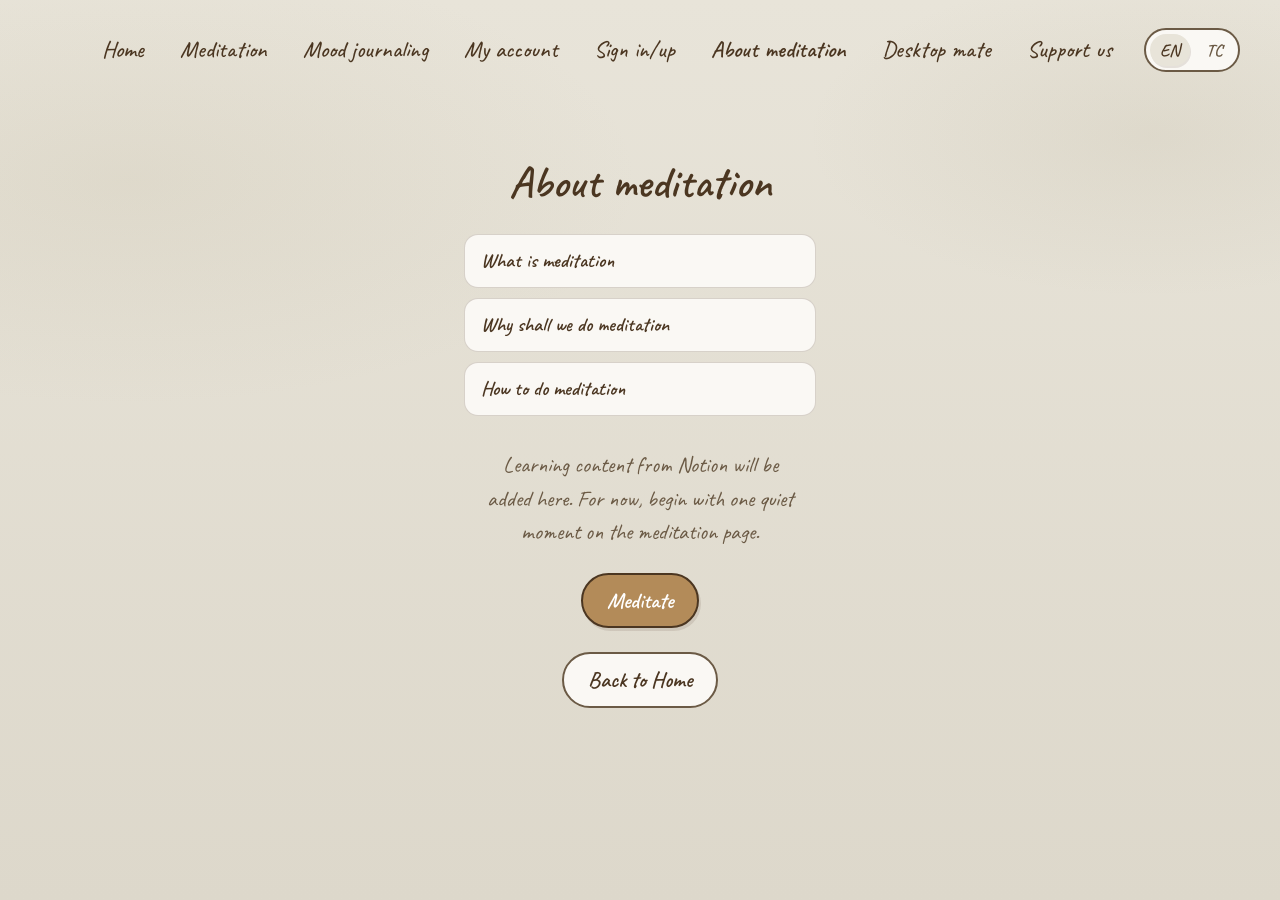
==== about-meditation.html @ 1f3c3e71 "Align nav to product sitemap with placeholder pages. Remove deferred wind chime and study routes; ad" ====
<!doctype html>
<html lang="en">
  <head>
    <meta charset="UTF-8" />
    <meta name="viewport" content="width=device-width, initial-scale=1.0" />
    <title>About meditation | Seed Garden</title>
    <link rel="preconnect" href="https://fonts.googleapis.com" />
    <link rel="preconnect" href="https://fonts.gstatic.com" crossorigin />
    <link
      href="https://fonts.googleapis.com/css2?family=Caveat:wght@400;500;600&display=swap"
      rel="stylesheet"
    />
    <link rel="stylesheet" href="./styles.css" />
    <link rel="stylesheet" href="./flow.css" />
  </head>
  <body class="flow-page">
    <a class="skip-link" href="#main-content">Skip to content</a>

    <header class="site-header">
      <nav class="site-nav" aria-label="Primary">
        <a href="./index.html" data-i18n="home">Home</a>
        <a href="./meditate.html" data-i18n="meditation">Meditation</a>
        <a href="./journal.html" data-i18n="journal">Mood journaling</a>
        <a href="./account.html" data-i18n="account">My account</a>
        <a href="./sign-in.html" data-i18n="signIn">Sign in/up</a>
        <a href="./about-meditation.html" aria-current="page" data-i18n="aboutMeditation">About meditation</a>
        <a href="./desktop-mate.html" data-i18n="desktopMate">Desktop mate</a>
        <a href="./support.html" data-i18n="support">Support us</a>
        <div class="lang-toggle" role="group" aria-label="Language">
          <button type="button" class="lang-btn is-active" data-lang="en" aria-pressed="true">EN</button>
          <button type="button" class="lang-btn" data-lang="tc" aria-pressed="false">TC</button>
        </div>
      </nav>
    </header>

    <main id="main-content" class="flow-canvas flow-canvas-wide">
      <h1 class="flow-title" data-i18n="aboutMeditation">About meditation</h1>
      <ul class="about-list">
        <li data-i18n="aboutWhat">What is meditation</li>
        <li data-i18n="aboutWhy">Why shall we do meditation</li>
        <li data-i18n="aboutHow">How to do meditation</li>
      </ul>
      <p class="flow-body" data-i18n="aboutMeditationHint">
        Learning content from Notion will be added here. For now, begin with one quiet moment on the meditation page.
      </p>
      <a class="flow-primary" href="./meditate.html" data-i18n="meditate">Meditate</a>
      <a class="flow-secondary" href="./index.html" data-i18n="backHome">Back to Home</a>
    </main>

    <script src="./js/i18n-labels.js"></script>
    <script src="./js/language-toggle.js"></script>
  </body>
</html>
---- styles.css ----
:root {
  --paper: #e8e4d9;
  --paper-deep: #ddd8cb;
  --ink: #4b3621;
  --ink-soft: #6b5a45;
  --bubble: #faf8f4;
  --shadow: rgba(75, 54, 33, 0.12);
  --cta-brown: #b38b59;
  --chip-selected: #d9c5a3;
  --chip-border: rgba(75, 54, 33, 0.35);
}

*,
*::before,
*::after {
  box-sizing: border-box;
}

html,
body {
  margin: 0;
  min-height: 100%;
}

body {
  min-height: 100svh;
  background-color: var(--paper);
  background-image:
    radial-gradient(ellipse 80% 50% at 10% 20%, rgba(180, 170, 140, 0.15), transparent 50%),
    radial-gradient(ellipse 60% 40% at 90% 15%, rgba(160, 150, 120, 0.12), transparent 45%),
    linear-gradient(180deg, var(--paper) 0%, var(--paper-deep) 100%);
  color: var(--ink);
  font-family: "Caveat", "Segoe Print", "Bradley Hand", cursive, sans-serif;
  line-height: 1.4;
}

.skip-link {
  position: absolute;
  left: 12px;
  top: -100px;
  padding: 8px 12px;
  border-radius: 8px;
  color: #fff;
  background: var(--ink);
  z-index: 20;
}

.skip-link:focus {
  top: 12px;
}

.site-header {
  position: relative;
  z-index: 10;
  display: flex;
  justify-content: flex-end;
  padding: clamp(16px, 3vw, 28px) clamp(20px, 4vw, 40px);
}

.site-nav {
  display: flex;
  flex-wrap: wrap;
  align-items: center;
  justify-content: flex-end;
  gap: clamp(12px, 2.5vw, 28px);
}

.site-nav a {
  color: var(--ink);
  font-size: clamp(1.15rem, 2.8vw, 1.45rem);
  font-weight: 500;
  text-decoration: none;
  padding: 6px 4px;
  min-height: 44px;
  display: inline-flex;
  align-items: center;
}

.site-nav a:hover,
.site-nav a:focus-visible {
  text-decoration: underline;
  text-underline-offset: 4px;
}

.site-nav a[aria-current="page"] {
  font-weight: 600;
}

.lang-toggle {
  display: inline-flex;
  align-items: center;
  gap: 4px;
  padding: 4px;
  border: 2px solid var(--ink-soft);
  border-radius: 999px;
  background: var(--bubble);
}

.lang-btn {
  font-family: inherit;
  font-size: clamp(0.95rem, 2.2vw, 1.1rem);
  font-weight: 600;
  color: var(--ink-soft);
  background: transparent;
  border: none;
  border-radius: 999px;
  padding: 4px 10px;
  min-height: 32px;
  min-width: 40px;
  cursor: pointer;
  transition: background 140ms ease, color 140ms ease;
}

.lang-btn:hover,
.lang-btn:focus-visible {
  color: var(--ink);
  outline: none;
}

.lang-btn.is-active {
  color: var(--ink);
  background: var(--paper);
  box-shadow: 1px 2px 0 var(--shadow);
}

.lang-btn:focus-visible {
  outline: 2px solid var(--ink);
  outline-offset: 2px;
}

.home-canvas {
  display: grid;
  grid-template-rows: 1fr auto;
  min-height: calc(100svh - 72px);
  padding: 0 clamp(16px, 4vw, 48px) clamp(24px, 5vw, 48px);
  max-width: 1200px;
  margin-inline: auto;
}

.hero-center {
  display: grid;
  place-items: center;
  align-content: center;
  padding: clamp(8px, 3vw, 32px) 0;
}

.home-greeting {
  margin: 0 0 4px;
  font-size: clamp(1.35rem, 3.5vw, 1.75rem);
  font-weight: 600;
  color: var(--ink);
  text-align: center;
}

.companion-line {
  margin: 0;
  font-size: clamp(1rem, 2.6vw, 1.2rem);
  color: var(--ink-soft);
  text-align: center;
}

.mascot-block {
  margin: 0;
  display: flex;
  flex-direction: column;
  align-items: center;
  gap: clamp(12px, 2vw, 20px);
  max-width: min(100%, 420px);
}

.mascot {
  display: block;
  width: clamp(120px, 28vw, 200px);
  height: auto;
}

.speech-bubble {
  margin: 0;
  position: relative;
  background: var(--bubble);
  border: 2px solid var(--ink);
  border-radius: 20px;
  padding: clamp(14px, 3vw, 20px) clamp(18px, 4vw, 28px);
  box-shadow: 2px 3px 0 var(--shadow);
  max-width: min(100%, 360px);
}

.speech-bubble::before {
  content: "";
  position: absolute;
  top: -12px;
  left: 50%;
  transform: translateX(-50%);
  width: 0;
  height: 0;
  border-left: 10px solid transparent;
  border-right: 10px solid transparent;
  border-bottom: 12px solid var(--ink);
}

.speech-bubble::after {
  content: "";
  position: absolute;
  top: -8px;
  left: 50%;
  transform: translateX(-50%);
  width: 0;
  height: 0;
  border-left: 8px solid transparent;
  border-right: 8px solid transparent;
  border-bottom: 10px solid var(--bubble);
}

.speech-bubble p {
  margin: 0;
  font-size: clamp(1.2rem, 3.2vw, 1.55rem);
  font-weight: 500;
  text-align: center;
  color: var(--ink);
}

.home-actions {
  display: grid;
  grid-template-columns: 1fr 1fr;
  gap: clamp(16px, 4vw, 48px);
  align-items: end;
  width: 100%;
}

.action-tile {
  display: flex;
  flex-direction: column;
  align-items: flex-start;
  gap: 8px;
  text-decoration: none;
  color: var(--ink);
  padding: 8px;
  min-height: 44px;
  border-radius: 12px;
  transition: transform 140ms ease, opacity 140ms ease;
}

.action-tile:hover,
.action-tile:focus-visible {
  transform: translateY(-2px);
  outline: 2px solid var(--ink-soft);
  outline-offset: 4px;
}

.action-journal {
  align-items: flex-end;
  text-align: right;
}

.action-art {
  display: block;
  width: min(100%, 280px);
  height: auto;
  object-fit: contain;
}

.action-meditate .action-art {
  max-width: min(100%, 240px);
}

.action-journal .action-art {
  max-width: min(100%, 220px);
}

.action-label {
  font-size: clamp(1.5rem, 4vw, 2rem);
  font-weight: 600;
  letter-spacing: 0.02em;
}

.placeholder-page {
  max-width: 36rem;
  margin: 0 auto;
  padding: clamp(32px, 8vw, 72px) clamp(20px, 4vw, 40px);
  text-align: center;
}

.placeholder-page h1 {
  margin: 0 0 16px;
  font-size: clamp(2rem, 5vw, 2.6rem);
  font-weight: 600;
}

.placeholder-page p {
  margin: 0 0 28px;
  font-size: clamp(1.2rem, 3vw, 1.45rem);
  color: var(--ink-soft);
  line-height: 1.5;
}

.placeholder-back {
  display: inline-flex;
  align-items: center;
  justify-content: center;
  min-height: 44px;
  padding: 8px 20px;
  border: 2px solid var(--ink);
  border-radius: 999px;
  color: var(--ink);
  font-size: clamp(1.15rem, 2.8vw, 1.35rem);
  font-weight: 600;
  text-decoration: none;
  background: var(--bubble);
  box-shadow: 2px 3px 0 var(--shadow);
  transition: transform 140ms ease;
}

.placeholder-back:hover,
.placeholder-back:focus-visible {
  transform: translateY(-2px);
  outline: 2px solid var(--ink-soft);
  outline-offset: 4px;
}

@media (max-width: 520px) {
  .site-nav {
    gap: 8px 12px;
    justify-content: center;
  }

  .site-nav a {
    font-size: 0.95rem;
  }

  .lang-toggle {
    width: 100%;
    justify-content: center;
    margin-top: 4px;
  }

  .home-actions {
    grid-template-columns: 1fr;
    gap: 28px;
  }

  .action-tile,
  .action-journal {
    align-items: center;
    text-align: center;
  }

  .action-art {
    margin-inline: auto;
  }
}

@media (min-width: 768px) {
  .home-canvas {
    min-height: calc(100svh - 80px);
  }

  .home-actions {
    padding-inline: clamp(0px, 5vw, 40px);
  }

  .action-meditate {
    justify-self: start;
  }

  .action-journal {
    justify-self: end;
  }
}
---- flow.css ----
.flow-page {
  background-color: var(--paper);
}

.flow-canvas {
  display: flex;
  flex-direction: column;
  align-items: center;
  gap: clamp(16px, 3vw, 24px);
  max-width: 28rem;
  margin: 0 auto;
  padding: clamp(28px, 6vw, 56px) clamp(20px, 4vw, 40px) clamp(40px, 8vw, 72px);
  text-align: center;
}

.flow-canvas-wide {
  max-width: 36rem;
}

.flow-mascot {
  width: clamp(120px, 32vw, 180px);
  height: auto;
}

.account-page {
  gap: clamp(12px, 2.5vw, 20px);
}

.account-avatar {
  width: clamp(80px, 22vw, 96px);
  height: auto;
  border-radius: 50%;
  box-shadow: 2px 3px 0 var(--shadow);
}

.account-name {
  margin: 0;
  font-size: clamp(1.35rem, 3.5vw, 1.65rem);
  font-weight: 600;
  color: var(--ink);
}

.flow-title {
  margin: 0;
  font-size: clamp(2rem, 5.5vw, 2.8rem);
  font-weight: 600;
  color: var(--ink);
  line-height: 1.2;
}

.flow-summary {
  margin: 0;
  font-size: clamp(1.1rem, 2.8vw, 1.35rem);
  color: var(--ink-soft);
}

.flow-body {
  margin: 0;
  font-size: clamp(1.15rem, 3vw, 1.4rem);
  color: var(--ink-soft);
  line-height: 1.5;
  max-width: 32ch;
}

.flow-primary,
.flow-secondary {
  display: inline-flex;
  align-items: center;
  justify-content: center;
  min-height: 48px;
  padding: 10px 24px;
  border-radius: 999px;
  font-family: inherit;
  font-size: clamp(1.15rem, 3vw, 1.4rem);
  font-weight: 600;
  text-decoration: none;
  cursor: pointer;
  transition: transform 140ms ease;
}

.flow-primary {
  border: 2px solid var(--ink);
  background: var(--cta-brown, #b38b59);
  color: #fff;
  box-shadow: 2px 3px 0 var(--shadow);
}

.flow-primary:disabled {
  opacity: 0.45;
  cursor: not-allowed;
  transform: none;
}

.flow-primary:not(:disabled):hover,
.flow-primary:not(:disabled):focus-visible,
.flow-secondary:hover,
.flow-secondary:focus-visible {
  transform: translateY(-2px);
  outline: 2px solid var(--ink-soft);
  outline-offset: 3px;
}

.flow-secondary {
  border: 2px solid var(--ink-soft);
  background: var(--bubble);
  color: var(--ink);
}

.mood-chips {
  display: grid;
  grid-template-columns: repeat(2, minmax(0, 1fr));
  gap: 12px;
  width: 100%;
  max-width: 22rem;
}

.mood-chip {
  display: flex;
  flex-direction: column;
  align-items: center;
  gap: 6px;
  min-height: 72px;
  padding: 12px;
  border: 2px solid var(--chip-border, rgba(75, 54, 33, 0.35));
  border-radius: 16px;
  background: var(--bubble);
  font-family: inherit;
  cursor: pointer;
  transition: background 140ms ease, border-color 140ms ease;
}

.mood-chip.is-selected {
  background: var(--chip-selected, #d9c5a3);
  border-color: var(--chip-selected, #d9c5a3);
  color: #fff;
}

.mood-emoji {
  font-size: 1.5rem;
  line-height: 1;
}

.mood-label {
  font-size: clamp(1rem, 2.5vw, 1.15rem);
  font-weight: 600;
}

.journal-form {
  display: flex;
  flex-direction: column;
  gap: 16px;
  width: 100%;
}

.journal-textarea {
  width: 100%;
  min-height: 140px;
  padding: 16px;
  border: 2px solid var(--ink-soft);
  border-radius: 16px;
  background: var(--bubble);
  color: var(--ink);
  font-family: inherit;
  font-size: clamp(1.15rem, 3vw, 1.35rem);
  line-height: 1.45;
  resize: vertical;
}

.journal-textarea:focus {
  outline: 2px solid var(--ink);
  outline-offset: 2px;
}

.journal-saved {
  margin: 0;
  font-size: clamp(1.1rem, 2.8vw, 1.25rem);
  color: var(--ink);
  font-weight: 600;
}

.journal-context {
  margin: 0;
  font-size: clamp(1rem, 2.6vw, 1.15rem);
  color: var(--ink-soft);
}

.journal-recent {
  width: 100%;
  text-align: left;
  margin-top: 8px;
}

.journal-recent-title {
  margin: 0 0 12px;
  font-size: clamp(1.25rem, 3vw, 1.5rem);
  font-weight: 600;
  text-align: center;
}

.journal-recent-list {
  margin: 0;
  padding: 0;
  list-style: none;
  display: flex;
  flex-direction: column;
  gap: 12px;
}

.journal-recent-item {
  padding: 14px 16px;
  border: 1.5px solid rgba(75, 54, 33, 0.2);
  border-radius: 14px;
  background: var(--bubble);
}

.journal-recent-meta {
  display: block;
  margin-bottom: 6px;
  font-size: 0.95rem;
  color: var(--ink-soft);
}

.journal-recent-item p {
  margin: 0;
  font-size: clamp(1.05rem, 2.6vw, 1.2rem);
  line-height: 1.4;
}

.about-list {
  margin: 0 0 8px;
  padding: 0;
  list-style: none;
  display: flex;
  flex-direction: column;
  gap: 10px;
  width: 100%;
  max-width: 22rem;
  text-align: left;
}

.about-list li {
  padding: 12px 16px;
  border: 1.5px solid rgba(75, 54, 33, 0.2);
  border-radius: 14px;
  background: var(--bubble);
  font-size: clamp(1.05rem, 2.6vw, 1.25rem);
  font-weight: 600;
  color: var(--ink);
}

.sr-only {
  position: absolute;
  width: 1px;
  height: 1px;
  padding: 0;
  margin: -1px;
  overflow: hidden;
  clip: rect(0, 0, 0, 0);
  white-space: nowrap;
  border: 0;
}
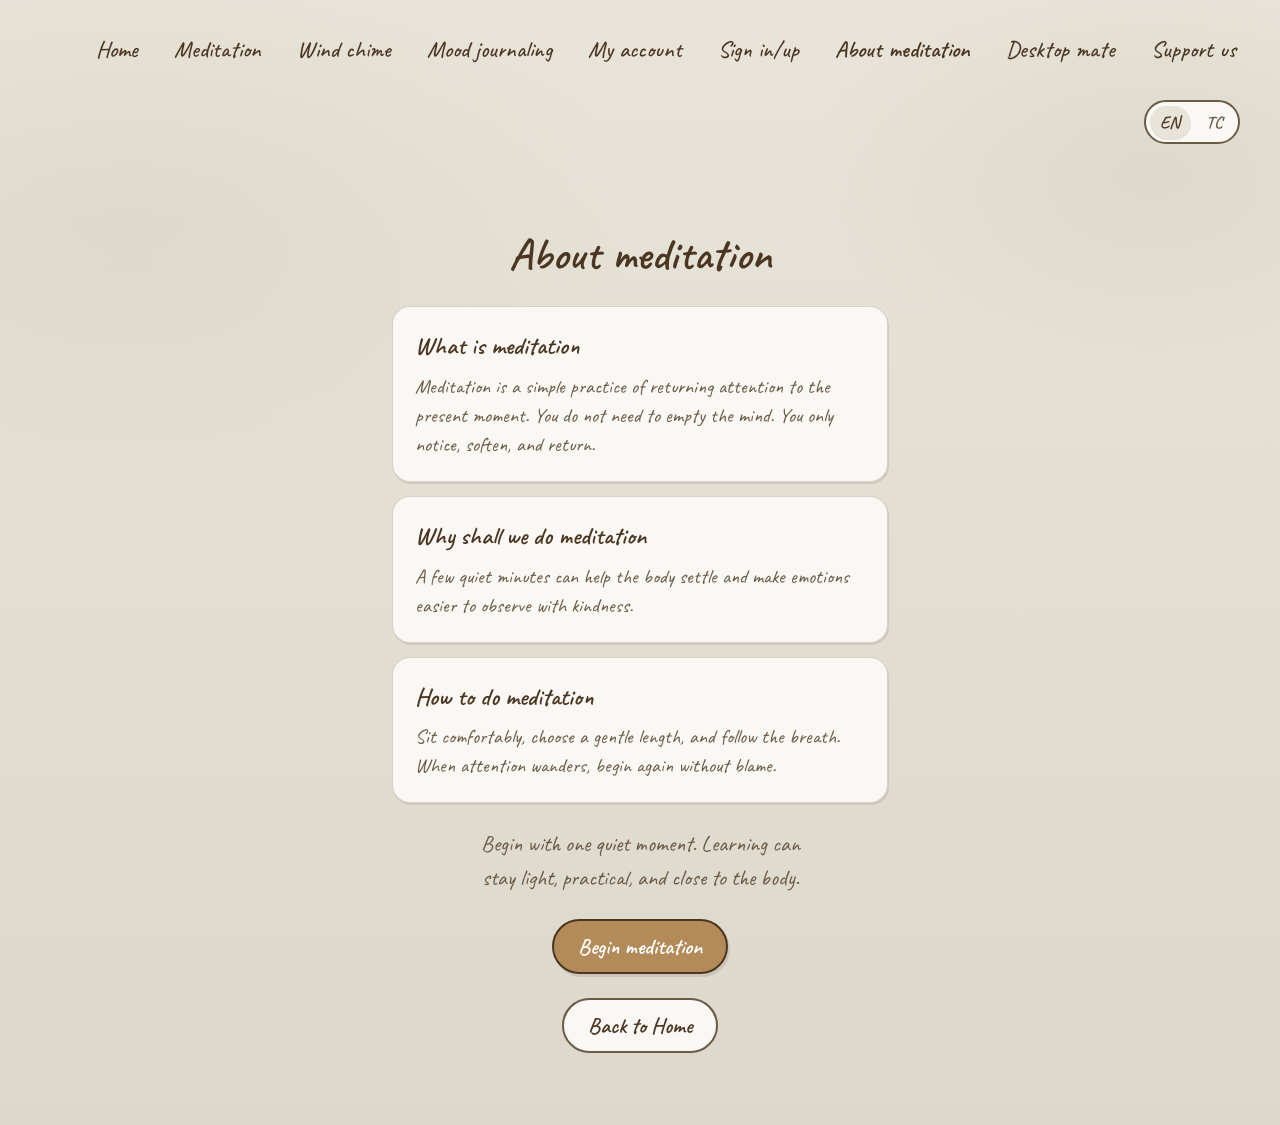
==== commit aac0eca3: "Complete MVP1 static website pages Co-authored-by: Charliech <charleschtsoi@gmail.com>" ====
--- a/about-meditation.html
+++ b/about-meditation.html
@@ -20,6 +20,7 @@
       <nav class="site-nav" aria-label="Primary">
         <a href="./index.html" data-i18n="home">Home</a>
         <a href="./meditate.html" data-i18n="meditation">Meditation</a>
+        <a href="./wind-chime.html" data-i18n="windChime">Wind chime</a>
         <a href="./journal.html" data-i18n="journal">Mood journaling</a>
         <a href="./account.html" data-i18n="account">My account</a>
         <a href="./sign-in.html" data-i18n="signIn">Sign in/up</a>
@@ -35,15 +36,30 @@
 
     <main id="main-content" class="flow-canvas flow-canvas-wide">
       <h1 class="flow-title" data-i18n="aboutMeditation">About meditation</h1>
-      <ul class="about-list">
-        <li data-i18n="aboutWhat">What is meditation</li>
-        <li data-i18n="aboutWhy">Why shall we do meditation</li>
-        <li data-i18n="aboutHow">How to do meditation</li>
-      </ul>
+      <section class="static-card-list" aria-label="Meditation basics">
+        <article class="static-card">
+          <h2 data-i18n="aboutWhat">What is meditation</h2>
+          <p data-i18n="aboutWhatBody">
+            Meditation is a simple practice of returning attention to the present moment. You do not need to empty the mind. You only notice, soften, and return.
+          </p>
+        </article>
+        <article class="static-card">
+          <h2 data-i18n="aboutWhy">Why shall we do meditation</h2>
+          <p data-i18n="aboutWhyBody">
+            A few quiet minutes can help the body settle and make emotions easier to observe with kindness.
+          </p>
+        </article>
+        <article class="static-card">
+          <h2 data-i18n="aboutHow">How to do meditation</h2>
+          <p data-i18n="aboutHowBody">
+            Sit comfortably, choose a gentle length, and follow the breath. When attention wanders, begin again without blame.
+          </p>
+        </article>
+      </section>
       <p class="flow-body" data-i18n="aboutMeditationHint">
-        Learning content from Notion will be added here. For now, begin with one quiet moment on the meditation page.
+        Begin with one quiet moment. Learning can stay light, practical, and close to the body.
       </p>
-      <a class="flow-primary" href="./meditate.html" data-i18n="meditate">Meditate</a>
+      <a class="flow-primary" href="./meditate.html" data-i18n="beginMeditation">Begin meditation</a>
       <a class="flow-secondary" href="./index.html" data-i18n="backHome">Back to Home</a>
     </main>
 
--- a/flow.css
+++ b/flow.css
@@ -60,6 +60,168 @@
   color: var(--ink-soft);
   line-height: 1.5;
   max-width: 32ch;
+}
+
+.static-card-list {
+  display: grid;
+  gap: 14px;
+  width: 100%;
+}
+
+.static-card {
+  width: 100%;
+  padding: clamp(16px, 4vw, 22px);
+  border: 1.5px solid rgba(75, 54, 33, 0.2);
+  border-radius: 18px;
+  background: var(--bubble);
+  box-shadow: 1px 2px 0 var(--shadow);
+  text-align: left;
+}
+
+.static-card h2,
+.static-card p {
+  margin: 0;
+}
+
+.static-card h2 {
+  font-size: clamp(1.25rem, 3.2vw, 1.55rem);
+  font-weight: 600;
+  color: var(--ink);
+}
+
+.static-card p {
+  margin-top: 8px;
+  font-size: clamp(1.05rem, 2.7vw, 1.25rem);
+  color: var(--ink-soft);
+  line-height: 1.45;
+}
+
+.static-form,
+.auth-actions {
+  display: grid;
+  gap: 14px;
+  width: 100%;
+}
+
+.auth-form {
+  max-width: 24rem;
+}
+
+.field-row {
+  display: grid;
+  gap: 6px;
+  width: 100%;
+}
+
+.field-row label {
+  font-size: clamp(1.05rem, 2.7vw, 1.2rem);
+  font-weight: 600;
+  color: var(--ink);
+}
+
+.field-row input,
+.field-row select {
+  min-height: 46px;
+  width: 100%;
+  padding: 8px 12px;
+  border: 2px solid var(--ink-soft);
+  border-radius: 14px;
+  background: var(--paper);
+  color: var(--ink);
+  font-family: inherit;
+  font-size: clamp(1.05rem, 2.7vw, 1.2rem);
+}
+
+.field-row input:focus,
+.field-row select:focus {
+  outline: 2px solid var(--ink);
+  outline-offset: 2px;
+}
+
+.amount-grid {
+  display: grid;
+  grid-template-columns: repeat(3, minmax(0, 1fr));
+  gap: 10px;
+  margin: 14px 0;
+}
+
+.amount-chip {
+  min-height: 44px;
+  padding: 8px;
+  border: 2px solid var(--chip-border);
+  border-radius: 999px;
+  background: var(--paper);
+  color: var(--ink);
+  font-family: inherit;
+  font-size: clamp(1rem, 2.5vw, 1.15rem);
+  font-weight: 600;
+  cursor: pointer;
+}
+
+.amount-chip:hover,
+.amount-chip:focus-visible {
+  outline: 2px solid var(--ink-soft);
+  outline-offset: 2px;
+}
+
+.account-grid {
+  grid-template-columns: repeat(3, minmax(0, 1fr));
+}
+
+.stat-card {
+  text-align: center;
+}
+
+.stat-card span,
+.stat-card strong {
+  display: block;
+}
+
+.stat-card span {
+  font-size: clamp(0.95rem, 2.5vw, 1.1rem);
+  color: var(--ink-soft);
+}
+
+.stat-card strong {
+  margin-top: 6px;
+  font-size: clamp(1.65rem, 5vw, 2.2rem);
+  color: var(--ink);
+}
+
+.wind-chime-visual {
+  position: relative;
+  display: flex;
+  justify-content: center;
+  gap: 14px;
+  width: min(100%, 180px);
+  height: 150px;
+  margin-bottom: 4px;
+  border-top: 3px solid var(--ink-soft);
+}
+
+.wind-chime-visual::before {
+  content: "";
+  position: absolute;
+  top: -16px;
+  width: 70px;
+  height: 26px;
+  border: 2px solid var(--ink-soft);
+  border-radius: 999px 999px 10px 10px;
+  background: var(--bubble);
+}
+
+.wind-chime-visual span {
+  width: 18px;
+  height: 104px;
+  margin-top: 18px;
+  border: 2px solid var(--ink-soft);
+  border-radius: 999px;
+  background: linear-gradient(180deg, #f7f0df, #d8c49d);
+  box-shadow: 1px 2px 0 var(--shadow);
+}
+
+.wind-chime-visual span:nth-child(2) {
+  height: 128px;
 }
 
 .flow-primary,
@@ -248,6 +410,13 @@
   color: var(--ink);
 }
 
+@media (max-width: 520px) {
+  .account-grid,
+  .amount-grid {
+    grid-template-columns: 1fr;
+  }
+}
+
 .sr-only {
   position: absolute;
   width: 1px;
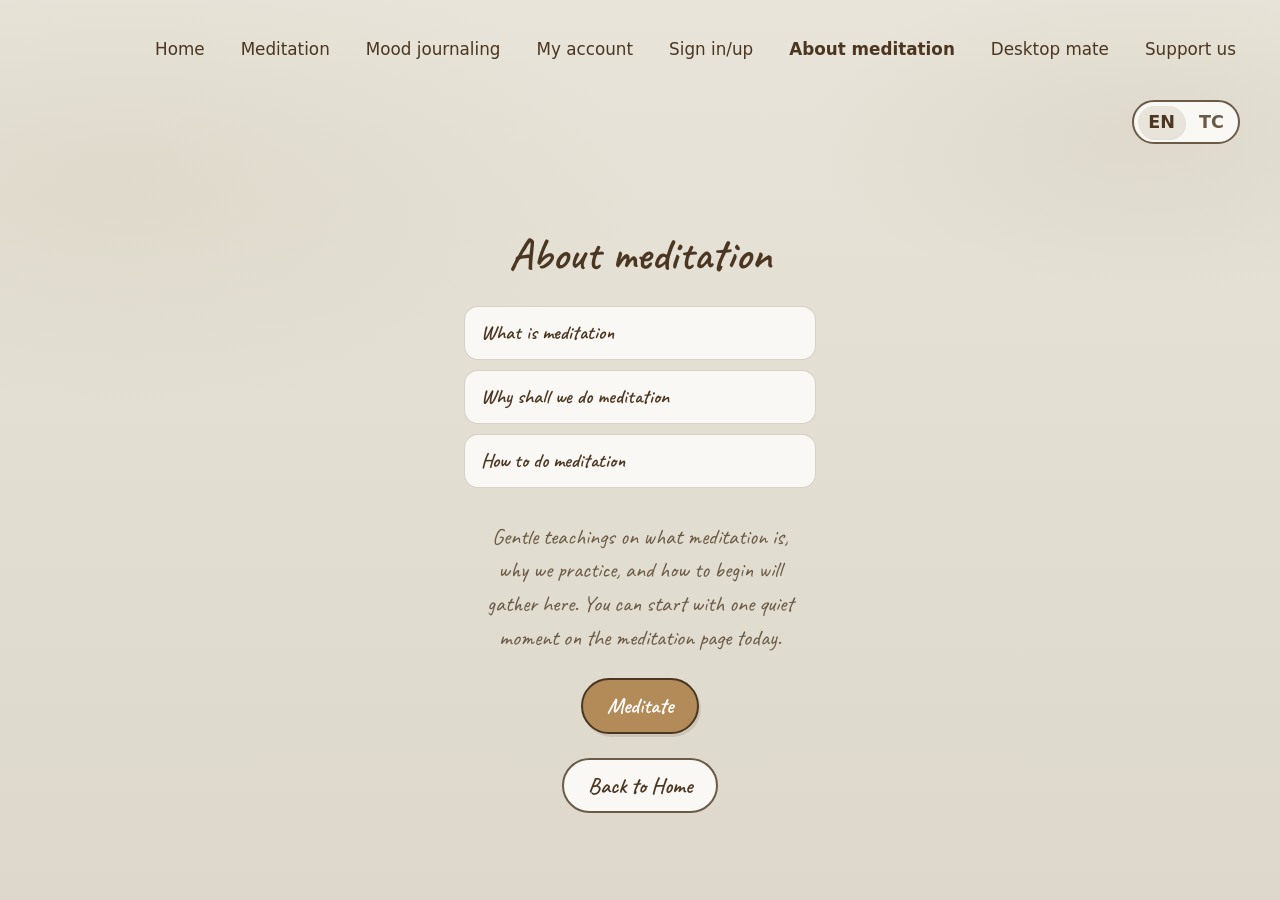
==== commit 62c77ff2: "Polish home experience and add in-browser desktop mate demo. Merge ritual illustrations into the pap" ====
--- a/about-meditation.html
+++ b/about-meditation.html
@@ -17,10 +17,20 @@
     <a class="skip-link" href="#main-content">Skip to content</a>
 
     <header class="site-header">
-      <nav class="site-nav" aria-label="Primary">
+      <button
+        type="button"
+        class="nav-toggle"
+        aria-expanded="false"
+        aria-controls="site-nav"
+      >
+        <span class="nav-toggle-bar" aria-hidden="true"></span>
+        <span class="nav-toggle-bar" aria-hidden="true"></span>
+        <span class="nav-toggle-bar" aria-hidden="true"></span>
+        <span class="sr-only" data-i18n="navMenu">Menu</span>
+      </button>
+      <nav class="site-nav" id="site-nav" aria-label="Primary">
         <a href="./index.html" data-i18n="home">Home</a>
         <a href="./meditate.html" data-i18n="meditation">Meditation</a>
-        <a href="./wind-chime.html" data-i18n="windChime">Wind chime</a>
         <a href="./journal.html" data-i18n="journal">Mood journaling</a>
         <a href="./account.html" data-i18n="account">My account</a>
         <a href="./sign-in.html" data-i18n="signIn">Sign in/up</a>
@@ -36,34 +46,20 @@
 
     <main id="main-content" class="flow-canvas flow-canvas-wide">
       <h1 class="flow-title" data-i18n="aboutMeditation">About meditation</h1>
-      <section class="static-card-list" aria-label="Meditation basics">
-        <article class="static-card">
-          <h2 data-i18n="aboutWhat">What is meditation</h2>
-          <p data-i18n="aboutWhatBody">
-            Meditation is a simple practice of returning attention to the present moment. You do not need to empty the mind. You only notice, soften, and return.
-          </p>
-        </article>
-        <article class="static-card">
-          <h2 data-i18n="aboutWhy">Why shall we do meditation</h2>
-          <p data-i18n="aboutWhyBody">
-            A few quiet minutes can help the body settle and make emotions easier to observe with kindness.
-          </p>
-        </article>
-        <article class="static-card">
-          <h2 data-i18n="aboutHow">How to do meditation</h2>
-          <p data-i18n="aboutHowBody">
-            Sit comfortably, choose a gentle length, and follow the breath. When attention wanders, begin again without blame.
-          </p>
-        </article>
-      </section>
+      <ul class="about-list">
+        <li data-i18n="aboutWhat">What is meditation</li>
+        <li data-i18n="aboutWhy">Why shall we do meditation</li>
+        <li data-i18n="aboutHow">How to do meditation</li>
+      </ul>
       <p class="flow-body" data-i18n="aboutMeditationHint">
-        Begin with one quiet moment. Learning can stay light, practical, and close to the body.
+        Gentle teachings on what meditation is, why we practice, and how to begin will gather here. You can start with one quiet moment on the meditation page today.
       </p>
-      <a class="flow-primary" href="./meditate.html" data-i18n="beginMeditation">Begin meditation</a>
+      <a class="flow-primary" href="./meditate.html" data-i18n="meditate">Meditate</a>
       <a class="flow-secondary" href="./index.html" data-i18n="backHome">Back to Home</a>
     </main>
 
     <script src="./js/i18n-labels.js"></script>
     <script src="./js/language-toggle.js"></script>
+    <script src="./js/mobile-nav.js"></script>
   </body>
 </html>
--- a/styles.css
+++ b/styles.css
@@ -53,8 +53,66 @@
   position: relative;
   z-index: 10;
   display: flex;
+  flex-wrap: wrap;
+  align-items: flex-start;
   justify-content: flex-end;
+  gap: 12px;
   padding: clamp(16px, 3vw, 28px) clamp(20px, 4vw, 40px);
+}
+
+.nav-toggle {
+  display: none;
+  flex-direction: column;
+  justify-content: center;
+  gap: 5px;
+  width: 44px;
+  height: 44px;
+  padding: 10px;
+  border: 2px solid var(--ink-soft);
+  border-radius: 12px;
+  background: var(--bubble);
+  cursor: pointer;
+  font-family: system-ui, -apple-system, "Segoe UI", sans-serif;
+  box-shadow: 1px 2px 0 var(--shadow);
+}
+
+.nav-toggle:hover,
+.nav-toggle:focus-visible {
+  outline: 2px solid var(--ink-soft);
+  outline-offset: 2px;
+}
+
+.nav-toggle-bar {
+  display: block;
+  width: 100%;
+  height: 2px;
+  background: var(--ink);
+  border-radius: 1px;
+  transition: transform 160ms ease, opacity 160ms ease;
+}
+
+.site-header--nav-open .nav-toggle-bar:nth-child(1) {
+  transform: translateY(7px) rotate(45deg);
+}
+
+.site-header--nav-open .nav-toggle-bar:nth-child(2) {
+  opacity: 0;
+}
+
+.site-header--nav-open .nav-toggle-bar:nth-child(3) {
+  transform: translateY(-7px) rotate(-45deg);
+}
+
+.sr-only {
+  position: absolute;
+  width: 1px;
+  height: 1px;
+  padding: 0;
+  margin: -1px;
+  overflow: hidden;
+  clip: rect(0, 0, 0, 0);
+  white-space: nowrap;
+  border: 0;
 }
 
 .site-nav {
@@ -63,11 +121,12 @@
   align-items: center;
   justify-content: flex-end;
   gap: clamp(12px, 2.5vw, 28px);
+  font-family: system-ui, -apple-system, "Segoe UI", sans-serif;
 }
 
 .site-nav a {
   color: var(--ink);
-  font-size: clamp(1.15rem, 2.8vw, 1.45rem);
+  font-size: clamp(0.9rem, 2.2vw, 1.05rem);
   font-weight: 500;
   text-decoration: none;
   padding: 6px 4px;
@@ -94,6 +153,7 @@
   border: 2px solid var(--ink-soft);
   border-radius: 999px;
   background: var(--bubble);
+  font-family: system-ui, -apple-system, "Segoe UI", sans-serif;
 }
 
 .lang-btn {
@@ -130,7 +190,7 @@
 
 .home-canvas {
   display: grid;
-  grid-template-rows: 1fr auto;
+  grid-template-rows: 1fr auto auto;
   min-height: calc(100svh - 72px);
   padding: 0 clamp(16px, 4vw, 48px) clamp(24px, 5vw, 48px);
   max-width: 1200px;
@@ -152,6 +212,15 @@
   text-align: center;
 }
 
+.home-tagline {
+  margin: 0 0 clamp(12px, 2vw, 20px);
+  font-size: clamp(1.1rem, 2.8vw, 1.35rem);
+  font-weight: 500;
+  color: var(--ink-soft);
+  text-align: center;
+  max-width: 22rem;
+}
+
 .companion-line {
   margin: 0;
   font-size: clamp(1rem, 2.6vw, 1.2rem);
@@ -172,6 +241,24 @@
   display: block;
   width: clamp(120px, 28vw, 200px);
   height: auto;
+  animation: mascot-float 4s ease-in-out infinite;
+}
+
+@keyframes mascot-float {
+  0%,
+  100% {
+    transform: translateY(0);
+  }
+
+  50% {
+    transform: translateY(-6px);
+  }
+}
+
+@media (prefers-reduced-motion: reduce) {
+  .mascot {
+    animation: none;
+  }
 }
 
 .speech-bubble {
@@ -219,37 +306,68 @@
   color: var(--ink);
 }
 
+.quote-attribution {
+  display: block;
+  margin: 10px 0 0;
+  font-size: clamp(0.95rem, 2.4vw, 1.1rem);
+  font-style: normal;
+  font-weight: 500;
+  color: var(--ink-soft);
+  text-align: center;
+}
+
 .home-actions {
+  position: relative;
   display: grid;
   grid-template-columns: 1fr 1fr;
-  gap: clamp(16px, 4vw, 48px);
+  gap: clamp(8px, 2vw, 24px);
   align-items: end;
   width: 100%;
+  padding-bottom: clamp(4px, 1vw, 12px);
 }
 
 .action-tile {
-  display: flex;
-  flex-direction: column;
-  align-items: flex-start;
-  gap: 8px;
+  position: relative;
+  display: grid;
+  grid-template-rows: auto 1fr auto;
+  gap: clamp(2px, 0.8vw, 8px);
   text-decoration: none;
   color: var(--ink);
-  padding: 8px;
   min-height: 44px;
-  border-radius: 12px;
-  transition: transform 140ms ease, opacity 140ms ease;
+  padding: 0;
+  background: transparent;
+  border: none;
+  box-shadow: none;
+  transition: transform 160ms ease;
 }
 
 .action-tile:hover,
 .action-tile:focus-visible {
   transform: translateY(-2px);
-  outline: 2px solid var(--ink-soft);
+  outline: none;
+  background: transparent;
+  box-shadow: none;
+}
+
+.action-tile:focus-visible .action-art {
+  outline: 2px dashed rgba(75, 54, 33, 0.4);
   outline-offset: 4px;
 }
 
-.action-journal {
-  align-items: flex-end;
-  text-align: right;
+.action-glyph {
+  font-size: clamp(1.75rem, 5vw, 2.35rem);
+  font-weight: 600;
+  line-height: 1;
+  color: rgba(75, 54, 33, 0.55);
+}
+
+.action-tile--primary .action-glyph {
+  color: rgba(179, 139, 89, 0.85);
+}
+
+.action-scene {
+  display: block;
+  line-height: 0;
 }
 
 .action-art {
@@ -257,20 +375,84 @@
   width: min(100%, 280px);
   height: auto;
   object-fit: contain;
+  transition: transform 180ms ease;
 }
 
 .action-meditate .action-art {
+  max-width: min(100%, 260px);
+}
+
+.action-meditate .action-art {
+  max-width: min(100%, 260px);
+}
+
+.action-journal .action-scene {
+  text-align: right;
+}
+
+.action-journal .action-art {
   max-width: min(100%, 240px);
-}
-
-.action-journal .action-art {
-  max-width: min(100%, 220px);
-}
-
-.action-label {
-  font-size: clamp(1.5rem, 4vw, 2rem);
-  font-weight: 600;
-  letter-spacing: 0.02em;
+  margin-left: auto;
+}
+
+.action-tile:hover .action-art,
+.action-tile:focus-visible .action-art {
+  transform: translateY(-3px);
+}
+
+.action-journal {
+  text-align: right;
+}
+
+.action-journal .action-glyph {
+  justify-self: end;
+}
+
+.action-subtitle {
+  font-size: clamp(0.95rem, 2.3vw, 1.1rem);
+  font-weight: 500;
+  color: rgba(107, 90, 69, 0.75);
+  line-height: 1.3;
+}
+
+.action-meditate .action-subtitle {
+  padding-left: clamp(2px, 0.5vw, 6px);
+}
+
+.action-journal .action-subtitle {
+  padding-right: clamp(2px, 0.5vw, 6px);
+}
+
+.home-footer {
+  display: flex;
+  flex-direction: column;
+  align-items: center;
+  gap: 8px;
+  padding-top: clamp(20px, 4vw, 32px);
+  text-align: center;
+}
+
+.guest-hint {
+  margin: 0;
+  font-size: clamp(1rem, 2.5vw, 1.15rem);
+  color: var(--ink-soft);
+}
+
+.home-footer-link {
+  font-family: system-ui, -apple-system, "Segoe UI", sans-serif;
+  font-size: clamp(0.9rem, 2.2vw, 1rem);
+  font-weight: 500;
+  color: var(--ink);
+  text-decoration: underline;
+  text-underline-offset: 3px;
+  min-height: 44px;
+  display: inline-flex;
+  align-items: center;
+}
+
+.home-footer-link:hover,
+.home-footer-link:focus-visible {
+  color: var(--cta-brown);
 }
 
 .placeholder-page {
@@ -317,31 +499,73 @@
   outline-offset: 4px;
 }
 
-@media (max-width: 520px) {
+@media (max-width: 640px) {
+  .site-header {
+    justify-content: space-between;
+    align-items: center;
+  }
+
+  .nav-toggle {
+    display: flex;
+    order: 2;
+  }
+
   .site-nav {
-    gap: 8px 12px;
-    justify-content: center;
+    display: none;
+    order: 3;
+    width: 100%;
+    flex-direction: column;
+    align-items: stretch;
+    gap: 4px;
+    padding: 12px 0 4px;
+    border-top: 1px solid rgba(75, 54, 33, 0.15);
+    margin-top: 4px;
+  }
+
+  .site-header--nav-open .site-nav {
+    display: flex;
   }
 
   .site-nav a {
-    font-size: 0.95rem;
+    font-size: 1rem;
+    padding: 10px 8px;
+    width: 100%;
   }
 
   .lang-toggle {
     width: 100%;
     justify-content: center;
-    margin-top: 4px;
-  }
-
+    margin-top: 8px;
+  }
+
+  body.nav-open {
+    overflow: hidden;
+  }
+}
+
+@media (max-width: 520px) {
   .home-actions {
     grid-template-columns: 1fr;
     gap: 28px;
   }
 
-  .action-tile,
+  .action-meditate .action-scene,
+  .action-journal .action-scene {
+    text-align: center;
+  }
+
   .action-journal {
-    align-items: center;
     text-align: center;
+  }
+
+  .action-journal .action-glyph {
+    justify-self: center;
+  }
+
+  .action-meditate .action-subtitle,
+  .action-journal .action-subtitle {
+    text-align: center;
+    padding-inline: 0;
   }
 
   .action-art {
